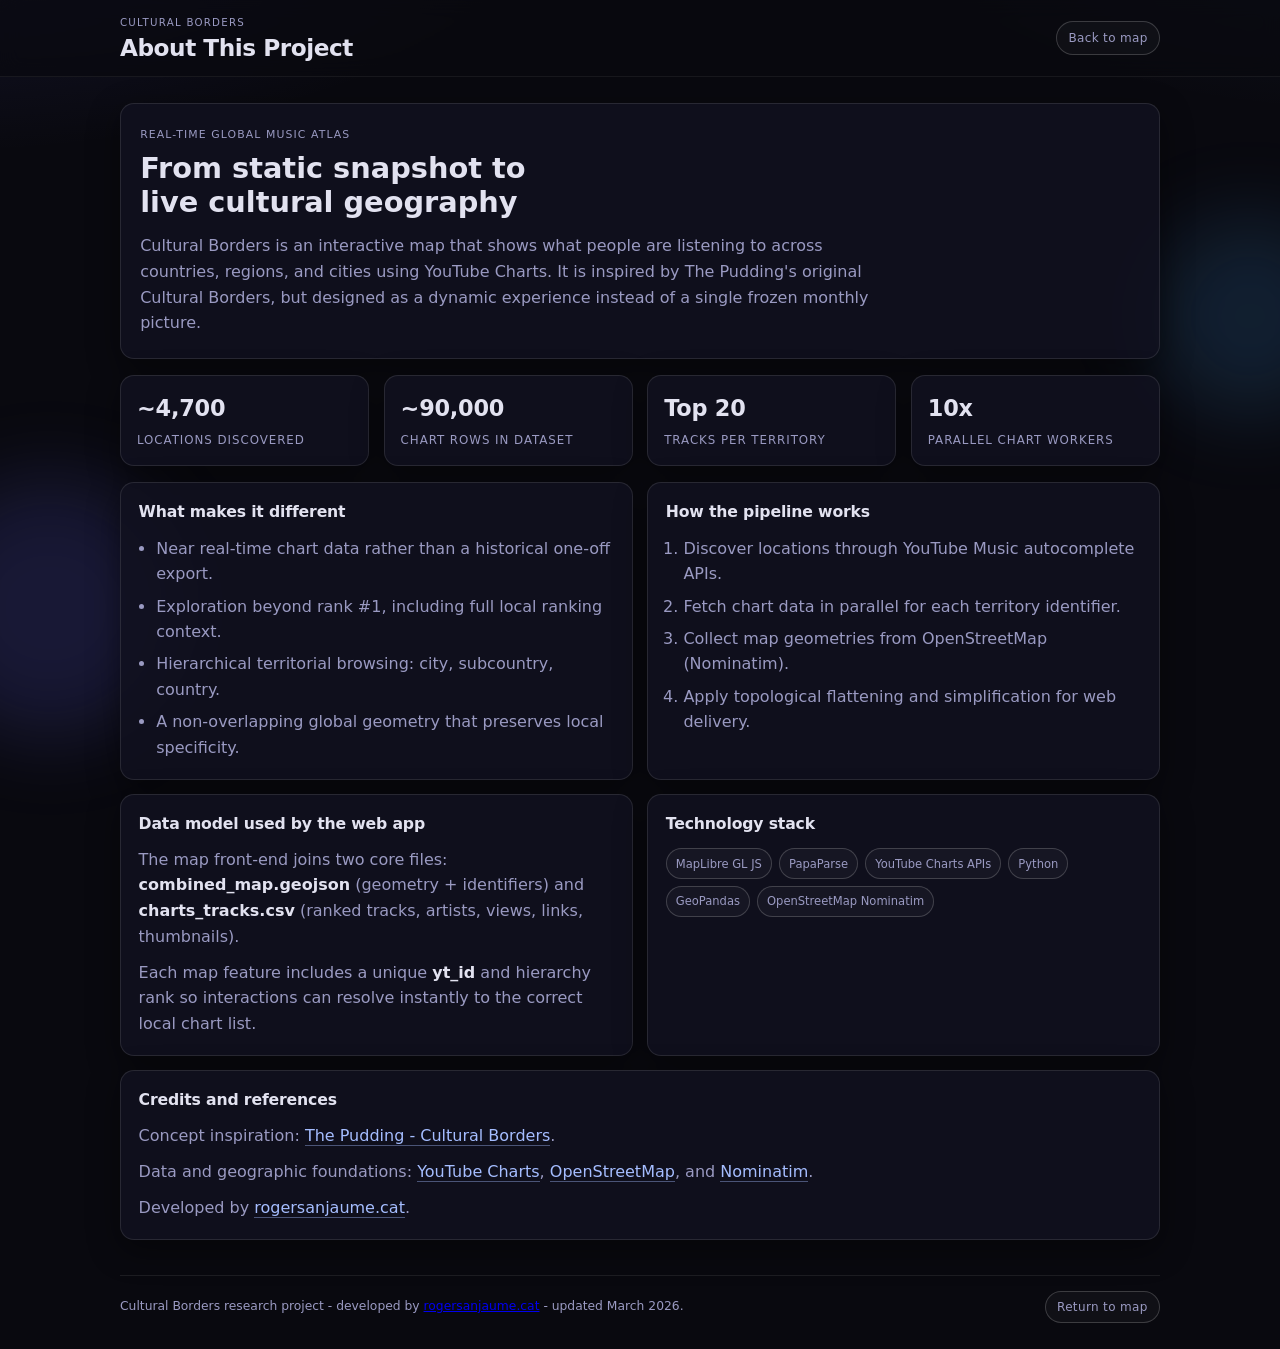
==== about.html @ cc80d366 "Add About page and styles for Cultural Borders project" ====
<!DOCTYPE html>
<html lang="en">
<head>
  <meta charset="UTF-8" />
  <meta name="viewport" content="width=device-width, initial-scale=1.0" />
  <title>About - Cultural Borders</title>
  <meta name="description" content="About Cultural Borders: mission, data pipeline, technology, and sources." />
  <link rel="stylesheet" href="css/about.css" />
</head>
<body>
  <div class="bg-orb bg-orb--a" aria-hidden="true"></div>
  <div class="bg-orb bg-orb--b" aria-hidden="true"></div>

  <header class="topbar">
    <div class="topbar__inner">
      <div class="brand">
        <p class="brand__kicker">Cultural Borders</p>
        <h1 class="brand__title">About This Project</h1>
      </div>
      <a class="back-link" href="index.html" aria-label="Back to map">Back to map</a>
    </div>
  </header>

  <main class="layout">
    <section class="hero card">
      <p class="hero__eyebrow">Real-time global music atlas</p>
      <h2 class="hero__title">From static snapshot to live cultural geography</h2>
      <p class="hero__text">
        Cultural Borders is an interactive map that shows what people are listening to across countries,
        regions, and cities using YouTube Charts. It is inspired by The Pudding's original Cultural Borders,
        but designed as a dynamic experience instead of a single frozen monthly picture.
      </p>
    </section>

    <section class="stats" aria-label="Project scale">
      <article class="stat card">
        <p class="stat__value">~4,700</p>
        <p class="stat__label">locations discovered</p>
      </article>
      <article class="stat card">
        <p class="stat__value">~90,000</p>
        <p class="stat__label">chart rows in dataset</p>
      </article>
      <article class="stat card">
        <p class="stat__value">Top 20</p>
        <p class="stat__label">tracks per territory</p>
      </article>
      <article class="stat card">
        <p class="stat__value">10x</p>
        <p class="stat__label">parallel chart workers</p>
      </article>
    </section>

    <section class="grid">
      <article class="card about-section">
        <h3>What makes it different</h3>
        <ul>
          <li>Near real-time chart data rather than a historical one-off export.</li>
          <li>Exploration beyond rank #1, including full local ranking context.</li>
          <li>Hierarchical territorial browsing: city, subcountry, country.</li>
          <li>A non-overlapping global geometry that preserves local specificity.</li>
        </ul>
      </article>

      <article class="card about-section">
        <h3>How the pipeline works</h3>
        <ol>
          <li>Discover locations through YouTube Music autocomplete APIs.</li>
          <li>Fetch chart data in parallel for each territory identifier.</li>
          <li>Collect map geometries from OpenStreetMap (Nominatim).</li>
          <li>Apply topological flattening and simplification for web delivery.</li>
        </ol>
      </article>

      <article class="card about-section">
        <h3>Data model used by the web app</h3>
        <p>
          The map front-end joins two core files:
          <strong>combined_map.geojson</strong> (geometry + identifiers) and
          <strong>charts_tracks.csv</strong> (ranked tracks, artists, views, links, thumbnails).
        </p>
        <p>
          Each map feature includes a unique <strong>yt_id</strong> and hierarchy rank so interactions can
          resolve instantly to the correct local chart list.
        </p>
      </article>

      <article class="card about-section">
        <h3>Technology stack</h3>
        <div class="tags" role="list" aria-label="Technology stack">
          <span class="tag" role="listitem">MapLibre GL JS</span>
          <span class="tag" role="listitem">PapaParse</span>
          <span class="tag" role="listitem">YouTube Charts APIs</span>
          <span class="tag" role="listitem">Python</span>
          <span class="tag" role="listitem">GeoPandas</span>
          <span class="tag" role="listitem">OpenStreetMap Nominatim</span>
        </div>
      </article>

      <article class="card about-section about-section--wide">
        <h3>Credits and references</h3>
        <p>
          Concept inspiration:
          <a href="https://pudding.cool/2018/06/music-map" target="_blank" rel="noopener noreferrer">The Pudding - Cultural Borders</a>.
        </p>
        <p>
          Data and geographic foundations:
          <a href="https://charts.youtube.com/" target="_blank" rel="noopener noreferrer">YouTube Charts</a>,
          <a href="https://www.openstreetmap.org/" target="_blank" rel="noopener noreferrer">OpenStreetMap</a>,
          and <a href="https://nominatim.org/" target="_blank" rel="noopener noreferrer">Nominatim</a>.
        </p>
        <p>
          Developed by
          <a href="https://rogersanjaume.cat" target="_blank" rel="noopener noreferrer">rogersanjaume.cat</a>.
        </p>
      </article>
    </section>
  </main>

  <footer class="footer">
    <p>Cultural Borders research project - developed by <a href="https://rogersanjaume.cat" target="_blank" rel="noopener noreferrer">rogersanjaume.cat</a> - updated March 2026.</p>
    <a class="back-link back-link--footer" href="index.html" aria-label="Back to map">Return to map</a>
  </footer>
</body>
</html>
---- css/about.css ----
:root {
  --clr-bg: #09090f;
  --clr-surface: #111120;
  --clr-surface-2: #191930;
  --clr-border: rgba(255, 255, 255, 0.1);
  --clr-border-strong: rgba(255, 255, 255, 0.18);
  --clr-text: #e2e2f0;
  --clr-text-muted: #9a9ac2;
  --clr-accent: #6b6bff;
}

* {
  box-sizing: border-box;
}

html,
body {
  margin: 0;
  min-height: 100%;
}

body {
  position: relative;
  background:
    radial-gradient(1200px 500px at -8% -10%, rgba(107, 107, 255, 0.16), transparent 58%),
    radial-gradient(1000px 500px at 108% -12%, rgba(84, 151, 255, 0.12), transparent 55%),
    var(--clr-bg);
  color: var(--clr-text);
  font-family: system-ui, -apple-system, "Segoe UI", sans-serif;
  line-height: 1.6;
  overflow-x: hidden;
}

.bg-orb {
  position: fixed;
  border-radius: 50%;
  filter: blur(40px);
  pointer-events: none;
  z-index: 0;
}

.bg-orb--a {
  width: 260px;
  height: 260px;
  left: -80px;
  bottom: 18vh;
  background: rgba(107, 107, 255, 0.16);
}

.bg-orb--b {
  width: 200px;
  height: 200px;
  right: -70px;
  top: 24vh;
  background: rgba(76, 170, 255, 0.14);
}

.topbar {
  position: sticky;
  top: 0;
  z-index: 5;
  backdrop-filter: blur(10px);
  -webkit-backdrop-filter: blur(10px);
  background: rgba(9, 9, 15, 0.7);
  border-bottom: 1px solid rgba(255, 255, 255, 0.06);
}

.topbar__inner {
  width: min(1040px, 92vw);
  margin: 0 auto;
  min-height: 74px;
  display: flex;
  align-items: center;
  justify-content: space-between;
  gap: 1rem;
  padding: 0.9rem 0;
}

.brand {
  min-width: 0;
}

.brand__kicker {
  margin: 0;
  color: var(--clr-text-muted);
  text-transform: uppercase;
  letter-spacing: 0.12em;
  font-size: 0.64rem;
}

.brand__title {
  margin: 0.2rem 0 0;
  font-size: clamp(1.1rem, 2.5vw, 1.45rem);
  line-height: 1.2;
  letter-spacing: -0.02em;
}

.layout {
  position: relative;
  z-index: 1;
  width: min(1040px, 92vw);
  margin: 1.6rem auto 2.2rem;
  display: grid;
  gap: 1rem;
}

.card {
  background: rgba(17, 17, 32, 0.84);
  border: 1px solid var(--clr-border);
  border-radius: 14px;
  box-shadow: 0 10px 32px rgba(0, 0, 0, 0.44);
}

.hero {
  padding: 1.4rem 1.2rem;
}

.hero__eyebrow {
  margin: 0;
  color: var(--clr-text-muted);
  text-transform: uppercase;
  letter-spacing: 0.1em;
  font-size: 0.68rem;
}

.hero__title {
  margin: 0.45rem 0 0;
  font-size: clamp(1.25rem, 3.2vw, 1.8rem);
  line-height: 1.2;
  max-width: 20ch;
}

.hero__text {
  margin: 0.85rem 0 0;
  max-width: 74ch;
  color: var(--clr-text-muted);
}

.stats {
  display: grid;
  grid-template-columns: repeat(4, minmax(0, 1fr));
  gap: 0.9rem;
}

.stat {
  padding: 0.95rem 1rem;
}

.stat__value {
  margin: 0;
  font-size: clamp(1.1rem, 2.6vw, 1.4rem);
  font-weight: 700;
  letter-spacing: -0.01em;
}

.stat__label {
  margin: 0.25rem 0 0;
  color: var(--clr-text-muted);
  font-size: 0.74rem;
  text-transform: uppercase;
  letter-spacing: 0.08em;
}

.grid {
  display: grid;
  grid-template-columns: repeat(2, minmax(0, 1fr));
  gap: 0.9rem;
}

.about-section {
  padding: 1rem 1.1rem 1.15rem;
}

.about-section h3 {
  margin: 0;
  font-size: 0.98rem;
  letter-spacing: -0.01em;
}

.about-section p {
  margin: 0.65rem 0 0;
  color: var(--clr-text-muted);
}

.about-section ul,
.about-section ol {
  margin: 0.7rem 0 0;
  padding-left: 1.1rem;
  color: var(--clr-text-muted);
}

.about-section li + li {
  margin-top: 0.42rem;
}

.about-section strong {
  color: var(--clr-text);
}

.about-section a {
  color: #a5bdff;
  text-decoration: none;
  border-bottom: 1px solid rgba(165, 189, 255, 0.4);
}

.about-section a:hover,
.about-section a:focus-visible {
  color: #d0dbff;
  border-bottom-color: rgba(208, 219, 255, 0.85);
}

.about-section--wide {
  grid-column: 1 / -1;
}

.tags {
  margin-top: 0.75rem;
  display: flex;
  flex-wrap: wrap;
  gap: 0.45rem;
}

.tag {
  display: inline-flex;
  align-items: center;
  padding: 0.32rem 0.56rem;
  border-radius: 999px;
  border: 1px solid var(--clr-border-strong);
  background: rgba(255, 255, 255, 0.03);
  color: var(--clr-text-muted);
  font-size: 0.72rem;
}

.back-link {
  display: inline-flex;
  align-items: center;
  justify-content: center;
  min-height: 34px;
  padding: 0.35rem 0.7rem;
  border: 1px solid var(--clr-border-strong);
  border-radius: 999px;
  background: rgba(255, 255, 255, 0.03);
  color: var(--clr-text-muted);
  text-decoration: none;
  font-size: 0.75rem;
  letter-spacing: 0.03em;
  transition: color 0.18s, border-color 0.18s, background 0.18s;
}

.back-link:hover,
.back-link:focus-visible {
  color: var(--clr-text);
  border-color: var(--clr-accent);
  background: rgba(107, 107, 255, 0.12);
}

.footer {
  position: relative;
  z-index: 1;
  width: min(1040px, 92vw);
  margin: 0 auto 1.6rem;
  padding: 0.95rem 0 0;
  border-top: 1px solid rgba(255, 255, 255, 0.08);
  color: var(--clr-text-muted);
  display: flex;
  align-items: center;
  justify-content: space-between;
  gap: 1rem;
  font-size: 0.77rem;
}

.footer p {
  margin: 0;
}

.back-link--footer {
  min-height: 30px;
}

@media (max-width: 900px) {
  .stats {
    grid-template-columns: repeat(2, minmax(0, 1fr));
  }

  .grid {
    grid-template-columns: 1fr;
  }

  .about-section--wide {
    grid-column: auto;
  }
}

@media (max-width: 640px) {
  .topbar__inner {
    align-items: flex-start;
    flex-direction: column;
  }

  .hero {
    padding: 1.15rem 0.95rem;
  }

  .stat {
    padding: 0.8rem 0.85rem;
  }

  .about-section {
    padding: 0.9rem 0.9rem 1rem;
  }

  .footer {
    flex-direction: column;
    align-items: flex-start;
  }
}
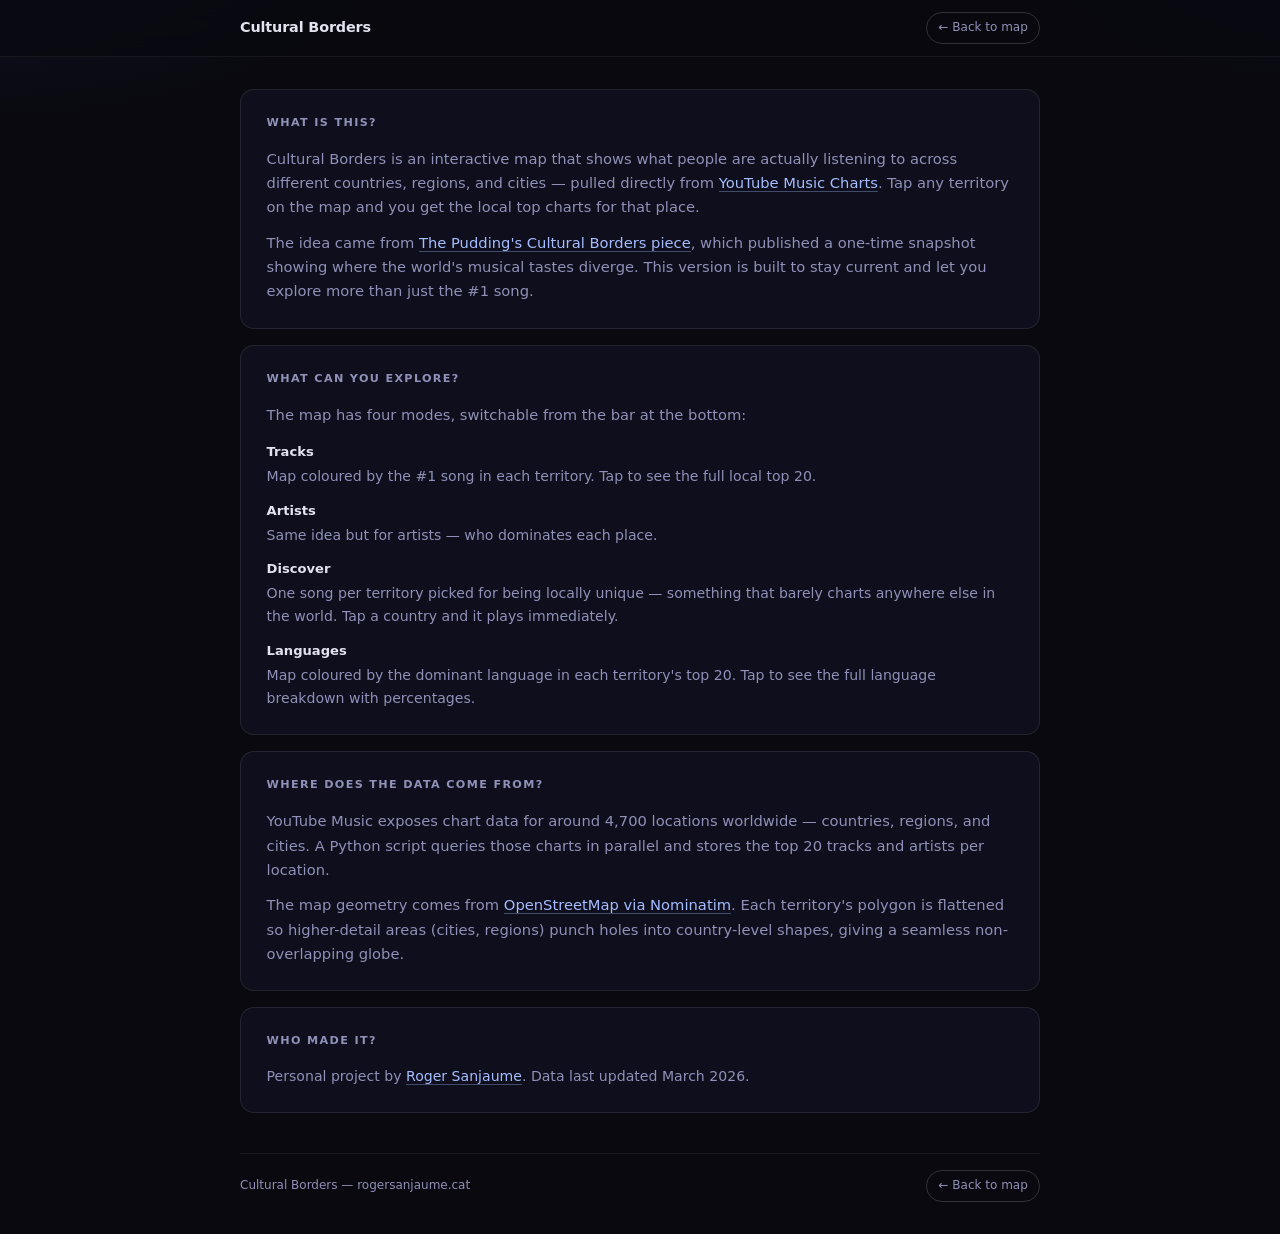
==== commit f22ae080: "Revamp About page content and styles; enhance mobile responsiveness; add legend toggle for better us" ====
--- a/about.html
+++ b/about.html
@@ -3,123 +3,89 @@
 <head>
   <meta charset="UTF-8" />
   <meta name="viewport" content="width=device-width, initial-scale=1.0" />
-  <title>About - Cultural Borders</title>
-  <meta name="description" content="About Cultural Borders: mission, data pipeline, technology, and sources." />
+  <title>About — Cultural Borders</title>
+  <meta name="description" content="What Cultural Borders is, how it works, and where the data comes from." />
   <link rel="stylesheet" href="css/about.css" />
 </head>
 <body>
-  <div class="bg-orb bg-orb--a" aria-hidden="true"></div>
-  <div class="bg-orb bg-orb--b" aria-hidden="true"></div>
 
   <header class="topbar">
     <div class="topbar__inner">
-      <div class="brand">
-        <p class="brand__kicker">Cultural Borders</p>
-        <h1 class="brand__title">About This Project</h1>
-      </div>
-      <a class="back-link" href="index.html" aria-label="Back to map">Back to map</a>
+      <a class="brand" href="index.html">Cultural Borders</a>
+      <a class="back-link" href="index.html">← Back to map</a>
     </div>
   </header>
 
   <main class="layout">
-    <section class="hero card">
-      <p class="hero__eyebrow">Real-time global music atlas</p>
-      <h2 class="hero__title">From static snapshot to live cultural geography</h2>
-      <p class="hero__text">
-        Cultural Borders is an interactive map that shows what people are listening to across countries,
-        regions, and cities using YouTube Charts. It is inspired by The Pudding's original Cultural Borders,
-        but designed as a dynamic experience instead of a single frozen monthly picture.
+
+    <section class="card section">
+      <h1 class="section__title">What is this?</h1>
+      <p>
+        Cultural Borders is an interactive map that shows what people are actually listening to
+        across different countries, regions, and cities — pulled directly from
+        <a href="https://charts.youtube.com/" target="_blank" rel="noopener noreferrer">YouTube Music Charts</a>.
+        Tap any territory on the map and you get the local top charts for that place.
+      </p>
+      <p>
+        The idea came from <a href="https://pudding.cool/2018/06/music-map" target="_blank" rel="noopener noreferrer">The Pudding's Cultural Borders piece</a>,
+        which published a one-time snapshot showing where the world's musical tastes diverge.
+        This version is built to stay current and let you explore more than just the #1 song.
       </p>
     </section>
 
-    <section class="stats" aria-label="Project scale">
-      <article class="stat card">
-        <p class="stat__value">~4,700</p>
-        <p class="stat__label">locations discovered</p>
-      </article>
-      <article class="stat card">
-        <p class="stat__value">~90,000</p>
-        <p class="stat__label">chart rows in dataset</p>
-      </article>
-      <article class="stat card">
-        <p class="stat__value">Top 20</p>
-        <p class="stat__label">tracks per territory</p>
-      </article>
-      <article class="stat card">
-        <p class="stat__value">10x</p>
-        <p class="stat__label">parallel chart workers</p>
-      </article>
+    <section class="card section">
+      <h1 class="section__title">What can you explore?</h1>
+      <p>The map has four modes, switchable from the bar at the bottom:</p>
+      <ul class="mode-list">
+        <li>
+          <span class="mode-name">Tracks</span>
+          Map coloured by the #1 song in each territory. Tap to see the full local top 20.
+        </li>
+        <li>
+          <span class="mode-name">Artists</span>
+          Same idea but for artists — who dominates each place.
+        </li>
+        <li>
+          <span class="mode-name">Discover</span>
+          One song per territory picked for being locally unique — something that barely charts
+          anywhere else in the world. Tap a country and it plays immediately.
+        </li>
+        <li>
+          <span class="mode-name">Languages</span>
+          Map coloured by the dominant language in each territory's top 20. Tap to see the
+          full language breakdown with percentages.
+        </li>
+      </ul>
     </section>
 
-    <section class="grid">
-      <article class="card about-section">
-        <h3>What makes it different</h3>
-        <ul>
-          <li>Near real-time chart data rather than a historical one-off export.</li>
-          <li>Exploration beyond rank #1, including full local ranking context.</li>
-          <li>Hierarchical territorial browsing: city, subcountry, country.</li>
-          <li>A non-overlapping global geometry that preserves local specificity.</li>
-        </ul>
-      </article>
+    <section class="card section">
+      <h1 class="section__title">Where does the data come from?</h1>
+      <p>
+        YouTube Music exposes chart data for around 4,700 locations worldwide — countries,
+        regions, and cities. A Python script queries those charts in parallel and stores
+        the top 20 tracks and artists per location.
+      </p>
+      <p>
+        The map geometry comes from <a href="https://nominatim.org/" target="_blank" rel="noopener noreferrer">OpenStreetMap via Nominatim</a>.
+        Each territory's polygon is flattened so higher-detail areas (cities, regions)
+        punch holes into country-level shapes, giving a seamless non-overlapping globe.
+      </p>
+    </section>
 
-      <article class="card about-section">
-        <h3>How the pipeline works</h3>
-        <ol>
-          <li>Discover locations through YouTube Music autocomplete APIs.</li>
-          <li>Fetch chart data in parallel for each territory identifier.</li>
-          <li>Collect map geometries from OpenStreetMap (Nominatim).</li>
-          <li>Apply topological flattening and simplification for web delivery.</li>
-        </ol>
-      </article>
+    <section class="card section section--credits">
+      <h1 class="section__title">Who made it?</h1>
+      <p>
+        Personal project by <a href="https://rogersanjaume.cat" target="_blank" rel="noopener noreferrer">Roger Sanjaume</a>.
+        Data last updated March 2026.
+      </p>
+    </section>
 
-      <article class="card about-section">
-        <h3>Data model used by the web app</h3>
-        <p>
-          The map front-end joins two core files:
-          <strong>combined_map.geojson</strong> (geometry + identifiers) and
-          <strong>charts_tracks.csv</strong> (ranked tracks, artists, views, links, thumbnails).
-        </p>
-        <p>
-          Each map feature includes a unique <strong>yt_id</strong> and hierarchy rank so interactions can
-          resolve instantly to the correct local chart list.
-        </p>
-      </article>
-
-      <article class="card about-section">
-        <h3>Technology stack</h3>
-        <div class="tags" role="list" aria-label="Technology stack">
-          <span class="tag" role="listitem">MapLibre GL JS</span>
-          <span class="tag" role="listitem">PapaParse</span>
-          <span class="tag" role="listitem">YouTube Charts APIs</span>
-          <span class="tag" role="listitem">Python</span>
-          <span class="tag" role="listitem">GeoPandas</span>
-          <span class="tag" role="listitem">OpenStreetMap Nominatim</span>
-        </div>
-      </article>
-
-      <article class="card about-section about-section--wide">
-        <h3>Credits and references</h3>
-        <p>
-          Concept inspiration:
-          <a href="https://pudding.cool/2018/06/music-map" target="_blank" rel="noopener noreferrer">The Pudding - Cultural Borders</a>.
-        </p>
-        <p>
-          Data and geographic foundations:
-          <a href="https://charts.youtube.com/" target="_blank" rel="noopener noreferrer">YouTube Charts</a>,
-          <a href="https://www.openstreetmap.org/" target="_blank" rel="noopener noreferrer">OpenStreetMap</a>,
-          and <a href="https://nominatim.org/" target="_blank" rel="noopener noreferrer">Nominatim</a>.
-        </p>
-        <p>
-          Developed by
-          <a href="https://rogersanjaume.cat" target="_blank" rel="noopener noreferrer">rogersanjaume.cat</a>.
-        </p>
-      </article>
-    </section>
   </main>
 
   <footer class="footer">
-    <p>Cultural Borders research project - developed by <a href="https://rogersanjaume.cat" target="_blank" rel="noopener noreferrer">rogersanjaume.cat</a> - updated March 2026.</p>
-    <a class="back-link back-link--footer" href="index.html" aria-label="Back to map">Return to map</a>
+    <p>Cultural Borders — <a href="https://rogersanjaume.cat" target="_blank" rel="noopener noreferrer">rogersanjaume.cat</a></p>
+    <a class="back-link" href="index.html">← Back to map</a>
   </footer>
+
 </body>
 </html>
--- a/css/about.css
+++ b/css/about.css
@@ -1,316 +1,169 @@
 :root {
   --clr-bg: #09090f;
   --clr-surface: #111120;
-  --clr-surface-2: #191930;
-  --clr-border: rgba(255, 255, 255, 0.1);
-  --clr-border-strong: rgba(255, 255, 255, 0.18);
+  --clr-border: rgba(255, 255, 255, 0.09);
+  --clr-border-strong: rgba(255, 255, 255, 0.16);
   --clr-text: #e2e2f0;
-  --clr-text-muted: #9a9ac2;
+  --clr-text-muted: #9090b8;
   --clr-accent: #6b6bff;
 }
 
-* {
-  box-sizing: border-box;
-}
+* { box-sizing: border-box; margin: 0; padding: 0; }
 
-html,
-body {
-  margin: 0;
-  min-height: 100%;
-}
+html, body { min-height: 100%; }
 
 body {
-  position: relative;
   background:
-    radial-gradient(1200px 500px at -8% -10%, rgba(107, 107, 255, 0.16), transparent 58%),
-    radial-gradient(1000px 500px at 108% -12%, rgba(84, 151, 255, 0.12), transparent 55%),
+    radial-gradient(900px 400px at -5% -8%, rgba(107,107,255,0.13), transparent 55%),
+    radial-gradient(700px 400px at 105% -10%, rgba(84,151,255,0.10), transparent 52%),
     var(--clr-bg);
   color: var(--clr-text);
   font-family: system-ui, -apple-system, "Segoe UI", sans-serif;
-  line-height: 1.6;
+  line-height: 1.65;
   overflow-x: hidden;
 }
 
-.bg-orb {
-  position: fixed;
-  border-radius: 50%;
-  filter: blur(40px);
-  pointer-events: none;
-  z-index: 0;
-}
-
-.bg-orb--a {
-  width: 260px;
-  height: 260px;
-  left: -80px;
-  bottom: 18vh;
-  background: rgba(107, 107, 255, 0.16);
-}
-
-.bg-orb--b {
-  width: 200px;
-  height: 200px;
-  right: -70px;
-  top: 24vh;
-  background: rgba(76, 170, 255, 0.14);
-}
-
+/* ── Topbar ── */
 .topbar {
   position: sticky;
   top: 0;
   z-index: 5;
-  backdrop-filter: blur(10px);
-  -webkit-backdrop-filter: blur(10px);
-  background: rgba(9, 9, 15, 0.7);
-  border-bottom: 1px solid rgba(255, 255, 255, 0.06);
+  backdrop-filter: blur(12px);
+  -webkit-backdrop-filter: blur(12px);
+  background: rgba(9,9,15,0.75);
+  border-bottom: 1px solid rgba(255,255,255,0.06);
 }
 
 .topbar__inner {
-  width: min(1040px, 92vw);
+  width: min(800px, 92vw);
   margin: 0 auto;
-  min-height: 74px;
+  height: 56px;
+  display: flex;
+  align-items: center;
+  justify-content: space-between;
+}
+
+.brand {
+  font-size: 0.9rem;
+  font-weight: 700;
+  letter-spacing: -0.01em;
+  color: var(--clr-text);
+  text-decoration: none;
+}
+.brand:hover { color: #c0c0ff; }
+
+/* ── Layout ── */
+.layout {
+  width: min(800px, 92vw);
+  margin: 2rem auto 2.5rem;
+  display: flex;
+  flex-direction: column;
+  gap: 1rem;
+}
+
+/* ── Card ── */
+.card {
+  background: rgba(17,17,32,0.82);
+  border: 1px solid var(--clr-border);
+  border-radius: 14px;
+}
+
+.section {
+  padding: 1.5rem 1.6rem;
+}
+
+.section__title {
+  font-size: 0.7rem;
+  font-weight: 600;
+  text-transform: uppercase;
+  letter-spacing: 0.12em;
+  color: var(--clr-text-muted);
+  margin-bottom: 0.9rem;
+}
+
+.section p {
+  color: var(--clr-text-muted);
+  font-size: 0.92rem;
+}
+
+.section p + p { margin-top: 0.7rem; }
+
+.section a {
+  color: #a5bdff;
+  text-decoration: none;
+  border-bottom: 1px solid rgba(165,189,255,0.35);
+  transition: color 0.15s, border-color 0.15s;
+}
+.section a:hover { color: #d0dbff; border-bottom-color: rgba(208,219,255,0.8); }
+
+/* ── Mode list ── */
+.mode-list {
+  list-style: none;
+  margin-top: 0.9rem;
+  display: flex;
+  flex-direction: column;
+  gap: 0.7rem;
+}
+
+.mode-list li {
+  font-size: 0.88rem;
+  color: var(--clr-text-muted);
+  padding-left: 0;
+  display: flex;
+  flex-direction: column;
+  gap: 0.15rem;
+}
+
+.mode-name {
+  font-weight: 600;
+  color: var(--clr-text);
+  font-size: 0.82rem;
+}
+
+/* ── Credits ── */
+.section--credits p {
+  font-size: 0.88rem;
+}
+
+/* ── Back link ── */
+.back-link {
+  display: inline-flex;
+  align-items: center;
+  padding: 0.3rem 0.7rem;
+  border: 1px solid var(--clr-border-strong);
+  border-radius: 999px;
+  color: var(--clr-text-muted);
+  text-decoration: none;
+  font-size: 0.75rem;
+  transition: color 0.15s, border-color 0.15s, background 0.15s;
+}
+.back-link:hover {
+  color: var(--clr-text);
+  border-color: var(--clr-accent);
+  background: rgba(107,107,255,0.1);
+}
+
+/* ── Footer ── */
+.footer {
+  width: min(800px, 92vw);
+  margin: 0 auto 2rem;
+  padding-top: 1rem;
+  border-top: 1px solid rgba(255,255,255,0.07);
   display: flex;
   align-items: center;
   justify-content: space-between;
   gap: 1rem;
-  padding: 0.9rem 0;
-}
-
-.brand {
-  min-width: 0;
-}
-
-.brand__kicker {
-  margin: 0;
-  color: var(--clr-text-muted);
-  text-transform: uppercase;
-  letter-spacing: 0.12em;
-  font-size: 0.64rem;
-}
-
-.brand__title {
-  margin: 0.2rem 0 0;
-  font-size: clamp(1.1rem, 2.5vw, 1.45rem);
-  line-height: 1.2;
-  letter-spacing: -0.02em;
-}
-
-.layout {
-  position: relative;
-  z-index: 1;
-  width: min(1040px, 92vw);
-  margin: 1.6rem auto 2.2rem;
-  display: grid;
-  gap: 1rem;
-}
-
-.card {
-  background: rgba(17, 17, 32, 0.84);
-  border: 1px solid var(--clr-border);
-  border-radius: 14px;
-  box-shadow: 0 10px 32px rgba(0, 0, 0, 0.44);
-}
-
-.hero {
-  padding: 1.4rem 1.2rem;
-}
-
-.hero__eyebrow {
-  margin: 0;
-  color: var(--clr-text-muted);
-  text-transform: uppercase;
-  letter-spacing: 0.1em;
-  font-size: 0.68rem;
-}
-
-.hero__title {
-  margin: 0.45rem 0 0;
-  font-size: clamp(1.25rem, 3.2vw, 1.8rem);
-  line-height: 1.2;
-  max-width: 20ch;
-}
-
-.hero__text {
-  margin: 0.85rem 0 0;
-  max-width: 74ch;
+  font-size: 0.75rem;
   color: var(--clr-text-muted);
 }
 
-.stats {
-  display: grid;
-  grid-template-columns: repeat(4, minmax(0, 1fr));
-  gap: 0.9rem;
-}
-
-.stat {
-  padding: 0.95rem 1rem;
-}
-
-.stat__value {
-  margin: 0;
-  font-size: clamp(1.1rem, 2.6vw, 1.4rem);
-  font-weight: 700;
-  letter-spacing: -0.01em;
-}
-
-.stat__label {
-  margin: 0.25rem 0 0;
-  color: var(--clr-text-muted);
-  font-size: 0.74rem;
-  text-transform: uppercase;
-  letter-spacing: 0.08em;
-}
-
-.grid {
-  display: grid;
-  grid-template-columns: repeat(2, minmax(0, 1fr));
-  gap: 0.9rem;
-}
-
-.about-section {
-  padding: 1rem 1.1rem 1.15rem;
-}
-
-.about-section h3 {
-  margin: 0;
-  font-size: 0.98rem;
-  letter-spacing: -0.01em;
-}
-
-.about-section p {
-  margin: 0.65rem 0 0;
-  color: var(--clr-text-muted);
-}
-
-.about-section ul,
-.about-section ol {
-  margin: 0.7rem 0 0;
-  padding-left: 1.1rem;
-  color: var(--clr-text-muted);
-}
-
-.about-section li + li {
-  margin-top: 0.42rem;
-}
-
-.about-section strong {
-  color: var(--clr-text);
-}
-
-.about-section a {
-  color: #a5bdff;
-  text-decoration: none;
-  border-bottom: 1px solid rgba(165, 189, 255, 0.4);
-}
-
-.about-section a:hover,
-.about-section a:focus-visible {
-  color: #d0dbff;
-  border-bottom-color: rgba(208, 219, 255, 0.85);
-}
-
-.about-section--wide {
-  grid-column: 1 / -1;
-}
-
-.tags {
-  margin-top: 0.75rem;
-  display: flex;
-  flex-wrap: wrap;
-  gap: 0.45rem;
-}
-
-.tag {
-  display: inline-flex;
-  align-items: center;
-  padding: 0.32rem 0.56rem;
-  border-radius: 999px;
-  border: 1px solid var(--clr-border-strong);
-  background: rgba(255, 255, 255, 0.03);
-  color: var(--clr-text-muted);
-  font-size: 0.72rem;
-}
-
-.back-link {
-  display: inline-flex;
-  align-items: center;
-  justify-content: center;
-  min-height: 34px;
-  padding: 0.35rem 0.7rem;
-  border: 1px solid var(--clr-border-strong);
-  border-radius: 999px;
-  background: rgba(255, 255, 255, 0.03);
+.footer a {
   color: var(--clr-text-muted);
   text-decoration: none;
-  font-size: 0.75rem;
-  letter-spacing: 0.03em;
-  transition: color 0.18s, border-color 0.18s, background 0.18s;
 }
+.footer a:hover { color: var(--clr-text); }
 
-.back-link:hover,
-.back-link:focus-visible {
-  color: var(--clr-text);
-  border-color: var(--clr-accent);
-  background: rgba(107, 107, 255, 0.12);
+@media (max-width: 540px) {
+  .section { padding: 1.2rem 1.1rem; }
+  .footer { flex-direction: column; align-items: flex-start; }
 }
-
-.footer {
-  position: relative;
-  z-index: 1;
-  width: min(1040px, 92vw);
-  margin: 0 auto 1.6rem;
-  padding: 0.95rem 0 0;
-  border-top: 1px solid rgba(255, 255, 255, 0.08);
-  color: var(--clr-text-muted);
-  display: flex;
-  align-items: center;
-  justify-content: space-between;
-  gap: 1rem;
-  font-size: 0.77rem;
-}
-
-.footer p {
-  margin: 0;
-}
-
-.back-link--footer {
-  min-height: 30px;
-}
-
-@media (max-width: 900px) {
-  .stats {
-    grid-template-columns: repeat(2, minmax(0, 1fr));
-  }
-
-  .grid {
-    grid-template-columns: 1fr;
-  }
-
-  .about-section--wide {
-    grid-column: auto;
-  }
-}
-
-@media (max-width: 640px) {
-  .topbar__inner {
-    align-items: flex-start;
-    flex-direction: column;
-  }
-
-  .hero {
-    padding: 1.15rem 0.95rem;
-  }
-
-  .stat {
-    padding: 0.8rem 0.85rem;
-  }
-
-  .about-section {
-    padding: 0.9rem 0.9rem 1rem;
-  }
-
-  .footer {
-    flex-direction: column;
-    align-items: flex-start;
-  }
-}
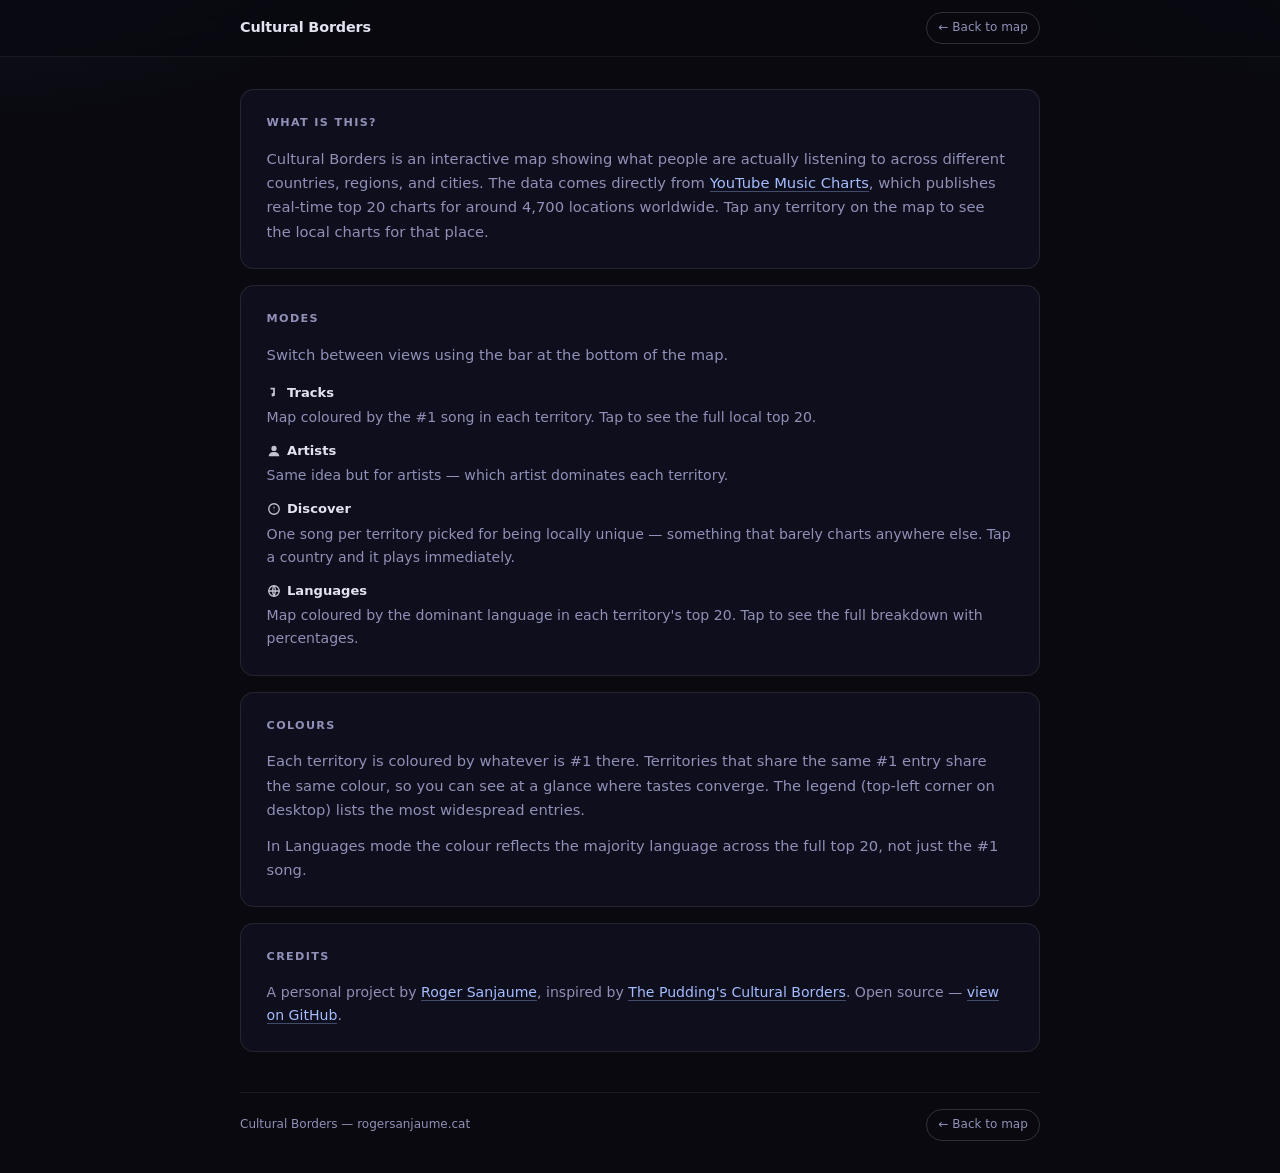
==== commit 262b3b20: "Update About page content and styles; enhance mode icons and layout for improved user experience" ====
--- a/about.html
+++ b/about.html
@@ -21,62 +21,86 @@
     <section class="card section">
       <h1 class="section__title">What is this?</h1>
       <p>
-        Cultural Borders is an interactive map that shows what people are actually listening to
-        across different countries, regions, and cities — pulled directly from
-        <a href="https://charts.youtube.com/" target="_blank" rel="noopener noreferrer">YouTube Music Charts</a>.
-        Tap any territory on the map and you get the local top charts for that place.
-      </p>
-      <p>
-        The idea came from <a href="https://pudding.cool/2018/06/music-map" target="_blank" rel="noopener noreferrer">The Pudding's Cultural Borders piece</a>,
-        which published a one-time snapshot showing where the world's musical tastes diverge.
-        This version is built to stay current and let you explore more than just the #1 song.
+        Cultural Borders is an interactive map showing what people are actually listening to
+        across different countries, regions, and cities. The data comes directly from
+        <a href="https://charts.youtube.com/" target="_blank" rel="noopener noreferrer">YouTube Music Charts</a>,
+        which publishes real-time top 20 charts for around 4,700 locations worldwide.
+        Tap any territory on the map to see the local charts for that place.
       </p>
     </section>
 
     <section class="card section">
-      <h1 class="section__title">What can you explore?</h1>
-      <p>The map has four modes, switchable from the bar at the bottom:</p>
+      <h1 class="section__title">Modes</h1>
+      <p>Switch between views using the bar at the bottom of the map.</p>
       <ul class="mode-list">
         <li>
-          <span class="mode-name">Tracks</span>
+          <span class="mode-name">
+            <svg class="mode-icon" viewBox="0 0 16 16" fill="currentColor" aria-hidden="true">
+              <path d="M9 2v8.268A2 2 0 1 1 7 9V5H4V3h5z"/>
+            </svg>
+            Tracks
+          </span>
           Map coloured by the #1 song in each territory. Tap to see the full local top 20.
         </li>
         <li>
-          <span class="mode-name">Artists</span>
-          Same idea but for artists — who dominates each place.
+          <span class="mode-name">
+            <svg class="mode-icon" viewBox="0 0 16 16" fill="currentColor" aria-hidden="true">
+              <circle cx="8" cy="5" r="3"/>
+              <path d="M2 14c0-3.314 2.686-5 6-5s6 1.686 6 5"/>
+            </svg>
+            Artists
+          </span>
+          Same idea but for artists — which artist dominates each territory.
         </li>
         <li>
-          <span class="mode-name">Discover</span>
+          <span class="mode-name">
+            <svg class="mode-icon" viewBox="0 0 16 16" fill="none" stroke="currentColor" stroke-width="1.5"
+                 stroke-linecap="round" stroke-linejoin="round" aria-hidden="true">
+              <circle cx="8" cy="8" r="6"/>
+              <path d="M8 4.5L9.2 8H6.8z" fill="currentColor" stroke="none"/>
+              <path d="M8 11.5L6.8 8H9.2z" fill="currentColor" fill-opacity="0.3" stroke="none"/>
+              <circle cx="8" cy="8" r="1.1" fill="#09090f" stroke="none"/>
+            </svg>
+            Discover
+          </span>
           One song per territory picked for being locally unique — something that barely charts
-          anywhere else in the world. Tap a country and it plays immediately.
+          anywhere else. Tap a country and it plays immediately.
         </li>
         <li>
-          <span class="mode-name">Languages</span>
+          <span class="mode-name">
+            <svg class="mode-icon" viewBox="0 0 16 16" fill="none" stroke="currentColor" stroke-width="1.5"
+                 stroke-linecap="round" stroke-linejoin="round" aria-hidden="true">
+              <circle cx="8" cy="8" r="6"/>
+              <path d="M8 2c-2 2-2 8 0 12M8 2c2 2 2 8 0 12M2 8h12"/>
+            </svg>
+            Languages
+          </span>
           Map coloured by the dominant language in each territory's top 20. Tap to see the
-          full language breakdown with percentages.
+          full breakdown with percentages.
         </li>
       </ul>
     </section>
 
     <section class="card section">
-      <h1 class="section__title">Where does the data come from?</h1>
+      <h1 class="section__title">Colours</h1>
       <p>
-        YouTube Music exposes chart data for around 4,700 locations worldwide — countries,
-        regions, and cities. A Python script queries those charts in parallel and stores
-        the top 20 tracks and artists per location.
+        Each territory is coloured by whatever is #1 there. Territories that share the same
+        #1 entry share the same colour, so you can see at a glance where tastes converge.
+        The legend (top-left corner on desktop) lists the most widespread entries.
       </p>
       <p>
-        The map geometry comes from <a href="https://nominatim.org/" target="_blank" rel="noopener noreferrer">OpenStreetMap via Nominatim</a>.
-        Each territory's polygon is flattened so higher-detail areas (cities, regions)
-        punch holes into country-level shapes, giving a seamless non-overlapping globe.
+        In Languages mode the colour reflects the majority language across the full top 20,
+        not just the #1 song.
       </p>
     </section>
 
     <section class="card section section--credits">
-      <h1 class="section__title">Who made it?</h1>
+      <h1 class="section__title">Credits</h1>
       <p>
-        Personal project by <a href="https://rogersanjaume.cat" target="_blank" rel="noopener noreferrer">Roger Sanjaume</a>.
-        Data last updated March 2026.
+        A personal project by <a href="https://rogersanjaume.cat" target="_blank" rel="noopener noreferrer">Roger Sanjaume</a>,
+        inspired by <a href="https://pudding.cool/2018/06/music-map" target="_blank" rel="noopener noreferrer">The Pudding's Cultural Borders</a>.
+        Open source —
+        <a href="https://github.com/catbru/cultural-borders-yt-charts-web" target="_blank" rel="noopener noreferrer">view on GitHub</a>.
       </p>
     </section>
 
--- a/css/about.css
+++ b/css/about.css
@@ -118,6 +118,16 @@
   font-weight: 600;
   color: var(--clr-text);
   font-size: 0.82rem;
+  display: inline-flex;
+  align-items: center;
+  gap: 0.4rem;
+}
+
+.mode-icon {
+  width: 14px;
+  height: 14px;
+  flex-shrink: 0;
+  opacity: 0.85;
 }
 
 /* ── Credits ── */
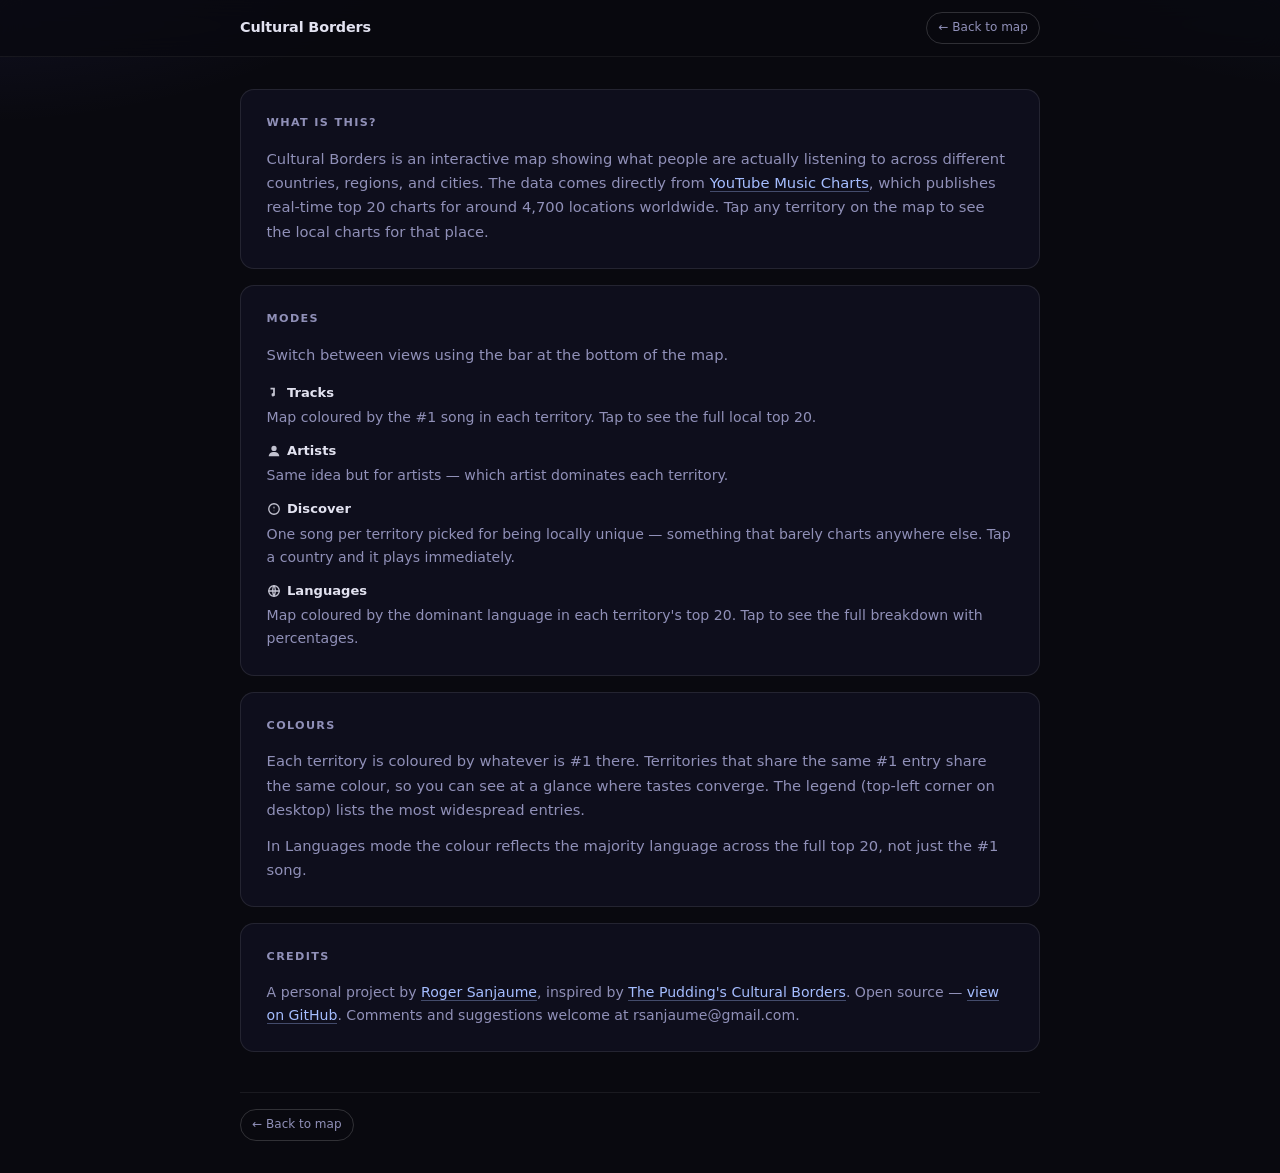
==== commit 552b9009: "Add contact information for feedback in About page; update footer content" ====
--- a/about.html
+++ b/about.html
@@ -101,13 +101,13 @@
         inspired by <a href="https://pudding.cool/2018/06/music-map" target="_blank" rel="noopener noreferrer">The Pudding's Cultural Borders</a>.
         Open source —
         <a href="https://github.com/catbru/cultural-borders-yt-charts-web" target="_blank" rel="noopener noreferrer">view on GitHub</a>.
+        Comments and suggestions welcome at rsanjaume@gmail.com.
       </p>
     </section>
 
   </main>
 
   <footer class="footer">
-    <p>Cultural Borders — <a href="https://rogersanjaume.cat" target="_blank" rel="noopener noreferrer">rogersanjaume.cat</a></p>
     <a class="back-link" href="index.html">← Back to map</a>
   </footer>
 
